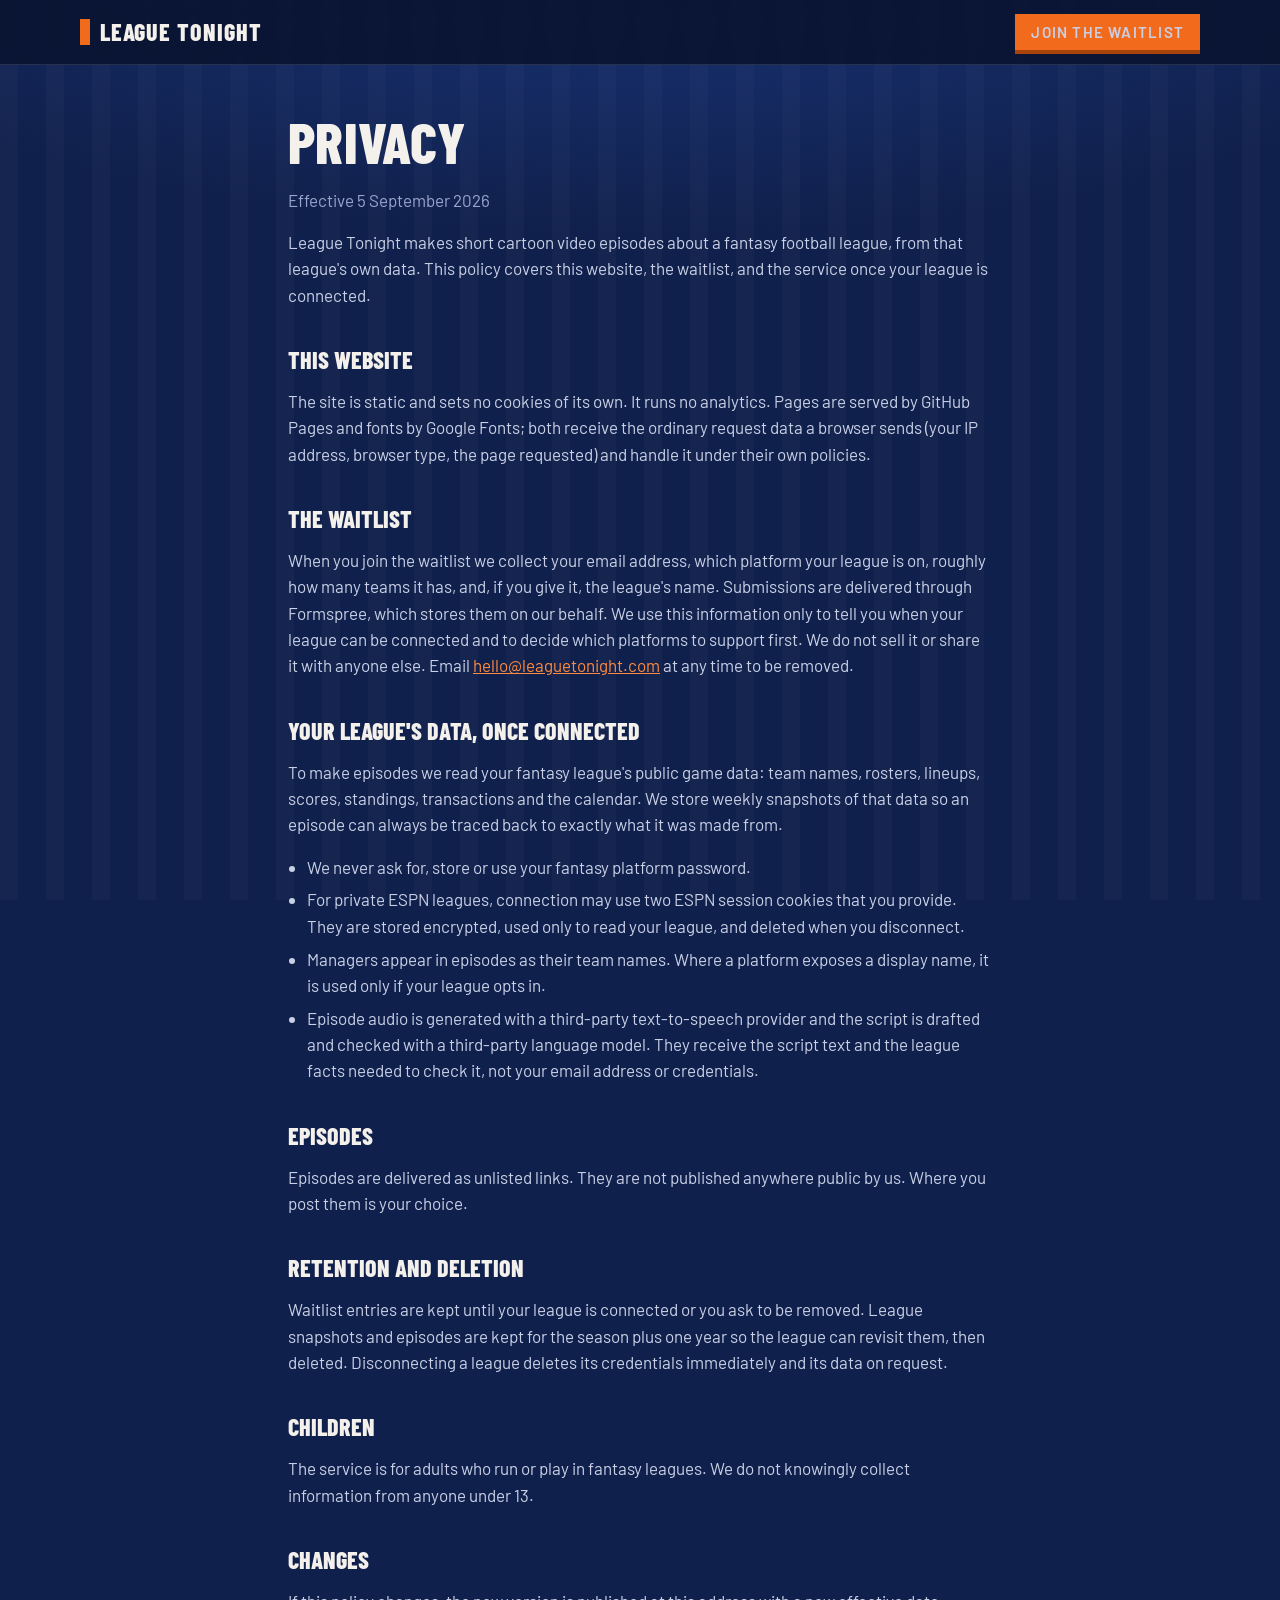
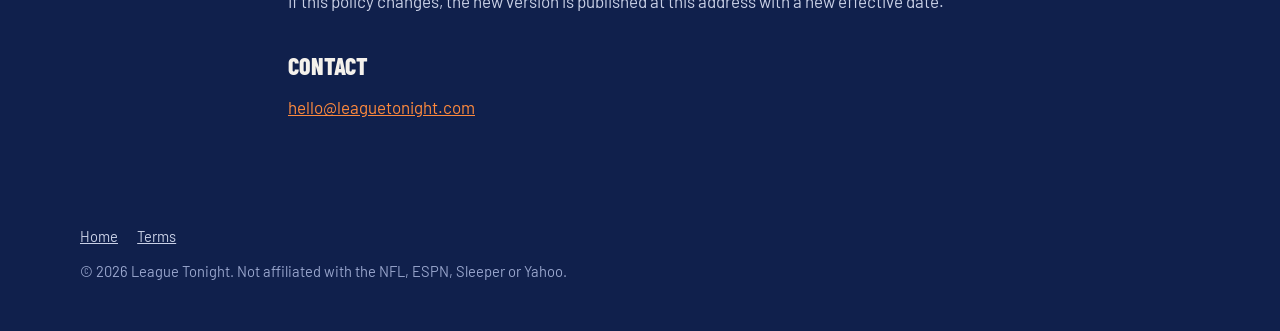
==== privacy.html @ ee4a214f "League Tonight waitlist site Landing page with the sample episode, rundown, sample lines, cast, pric" ====
<!doctype html>
<html lang="en">
<head>
<meta charset="utf-8">
<meta name="viewport" content="width=device-width, initial-scale=1">
<title>Privacy · League Tonight</title>
<link rel="icon" href="favicon.svg" type="image/svg+xml">
<link rel="preconnect" href="https://fonts.googleapis.com">
<link rel="preconnect" href="https://fonts.gstatic.com" crossorigin>
<link rel="stylesheet" href="https://fonts.googleapis.com/css2?family=Barlow+Condensed:wght@700;800&family=Barlow:wght@400;600&display=swap">
<link rel="stylesheet" href="style.css">
</head>
<body>
<header class="top">
  <div class="wrap">
    <a class="wordmark" href="index.html">League Tonight</a>
    <nav aria-label="Sections"><a href="index.html#waitlist" class="btn">Join the waitlist</a></nav>
  </div>
</header>
<main class="doc">
  <div class="wrap">
    <h1>Privacy</h1>
    <p class="muted">Effective 5 September 2026</p>

    <p>League Tonight makes short cartoon video episodes about a fantasy football league, from that league's own data. This policy covers this website, the waitlist, and the service once your league is connected.</p>

    <h2>This website</h2>
    <p>The site is static and sets no cookies of its own. It runs no analytics. Pages are served by GitHub Pages and fonts by Google Fonts; both receive the ordinary request data a browser sends (your IP address, browser type, the page requested) and handle it under their own policies.</p>

    <h2>The waitlist</h2>
    <p>When you join the waitlist we collect your email address, which platform your league is on, roughly how many teams it has, and, if you give it, the league's name. Submissions are delivered through Formspree, which stores them on our behalf. We use this information only to tell you when your league can be connected and to decide which platforms to support first. We do not sell it or share it with anyone else. Email <a href="mailto:hello@leaguetonight.com">hello@leaguetonight.com</a> at any time to be removed.</p>

    <h2>Your league's data, once connected</h2>
    <p>To make episodes we read your fantasy league's public game data: team names, rosters, lineups, scores, standings, transactions and the calendar. We store weekly snapshots of that data so an episode can always be traced back to exactly what it was made from.</p>
    <ul>
      <li>We never ask for, store or use your fantasy platform password.</li>
      <li>For private ESPN leagues, connection may use two ESPN session cookies that you provide. They are stored encrypted, used only to read your league, and deleted when you disconnect.</li>
      <li>Managers appear in episodes as their team names. Where a platform exposes a display name, it is used only if your league opts in.</li>
      <li>Episode audio is generated with a third-party text-to-speech provider and the script is drafted and checked with a third-party language model. They receive the script text and the league facts needed to check it, not your email address or credentials.</li>
    </ul>

    <h2>Episodes</h2>
    <p>Episodes are delivered as unlisted links. They are not published anywhere public by us. Where you post them is your choice.</p>

    <h2>Retention and deletion</h2>
    <p>Waitlist entries are kept until your league is connected or you ask to be removed. League snapshots and episodes are kept for the season plus one year so the league can revisit them, then deleted. Disconnecting a league deletes its credentials immediately and its data on request.</p>

    <h2>Children</h2>
    <p>The service is for adults who run or play in fantasy leagues. We do not knowingly collect information from anyone under 13.</p>

    <h2>Changes</h2>
    <p>If this policy changes, the new version is published at this address with a new effective date.</p>

    <h2>Contact</h2>
    <p><a href="mailto:hello@leaguetonight.com">hello@leaguetonight.com</a></p>
  </div>
</main>
<footer>
  <div class="wrap">
    <nav aria-label="Legal"><a href="index.html">Home</a><a href="terms.html">Terms</a></nav>
    <p>© 2026 League Tonight. Not affiliated with the NFL, ESPN, Sleeper or Yahoo.</p>
  </div>
</footer>
</body>
</html>
---- style.css ----
/* League Tonight — site styles. Single dark theme: the show's studio (navy curtain, orange lower thirds, yellow stamp). */
:root {
  --navy: #10204c;
  --navy-deep: #0a132f;
  --navy-lift: #182c66;
  --navy-line: rgba(255, 255, 255, 0.12);
  --orange: #f26b1d;
  --orange-hot: #ff8a3d;
  --yellow: #f5c518;
  --paper: #f4f1ec;
  --paper-dim: #c9d0e6;
  --mute: #98a5cc;
  --ink: #141414;
  --purple: #5b47a8;
  --blue: #2f5fd6;
  --display: "Barlow Condensed", "Arial Narrow", "Helvetica Neue", Arial, sans-serif;
  --body: "Barlow", "Helvetica Neue", Arial, sans-serif;
  --max: 1120px;
}

* { box-sizing: border-box; }
html { scroll-behavior: smooth; }
body {
  margin: 0;
  background: var(--navy);
  color: var(--paper);
  font: 400 17px/1.55 var(--body);
  -webkit-font-smoothing: antialiased;
}
body::before {
  /* the studio curtain */
  content: "";
  position: fixed;
  inset: 0;
  z-index: -1;
  background:
    radial-gradient(120% 60% at 50% -10%, rgba(47, 95, 214, 0.35), transparent 60%),
    repeating-linear-gradient(90deg, rgba(255, 255, 255, 0.025) 0 18px, transparent 18px 46px),
    var(--navy);
}
a { color: var(--orange-hot); }
a:focus-visible, button:focus-visible, input:focus-visible, select:focus-visible, summary:focus-visible {
  outline: 3px solid var(--yellow);
  outline-offset: 2px;
}
img, video { max-width: 100%; display: block; }
figure { margin: 0; }
h1, h2, h3 { font-family: var(--display); text-transform: uppercase; line-height: 1; margin: 0; text-wrap: balance; }
h1 { font-size: clamp(3rem, 8vw, 5.6rem); font-weight: 800; letter-spacing: 0.005em; }
h2 { font-size: clamp(2rem, 4.5vw, 3rem); font-weight: 800; }
h3 { font-size: 1.35rem; font-weight: 700; letter-spacing: 0.02em; }
p { margin: 0; }
.wrap { width: min(var(--max), calc(100% - 2.5rem)); margin-inline: auto; }
section { padding: 4.5rem 0; }
.section-head { display: grid; gap: 0.9rem; max-width: 42rem; margin-bottom: 2.5rem; }
.section-head p { color: var(--paper-dim); font-size: 1.1rem; }

/* lower third: the show's label style */
.lt {
  display: inline-flex;
  flex-direction: column;
  font-family: var(--display);
  text-transform: uppercase;
  letter-spacing: 0.08em;
  line-height: 1;
}
.lt > b { background: var(--orange); color: #fff; font-weight: 700; font-size: 0.95rem; padding: 0.45rem 0.7rem 0.4rem; }
.lt > i { background: var(--paper); color: var(--ink); font-style: normal; font-weight: 600; font-size: 0.72rem; padding: 0.3rem 0.7rem; }

/* stamp: the yellow slap-on tag from the cards */
.stamp {
  display: inline-block;
  background: var(--yellow);
  color: var(--ink);
  border: 2px solid var(--ink);
  font: 800 1rem/1 var(--display);
  letter-spacing: 0.06em;
  text-transform: uppercase;
  padding: 0.45rem 0.7rem 0.35rem;
  transform: rotate(-5deg);
  box-shadow: 3px 3px 0 rgba(0, 0, 0, 0.35);
}

.btn {
  display: inline-block;
  background: var(--orange);
  color: #fff;
  text-decoration: none;
  font: 700 1.15rem/1 var(--display);
  letter-spacing: 0.08em;
  text-transform: uppercase;
  padding: 1rem 1.5rem 0.9rem;
  border: 0;
  cursor: pointer;
  box-shadow: 0 6px 0 #a8430c;
  transition: transform 120ms ease, box-shadow 120ms ease;
}
.btn:hover { transform: translateY(-2px); box-shadow: 0 8px 0 #a8430c; }
.btn:active { transform: translateY(3px); box-shadow: 0 3px 0 #a8430c; }
.btn.ghost { background: transparent; color: var(--paper); box-shadow: inset 0 0 0 2px var(--paper-dim); }
.btn.ghost:hover { box-shadow: inset 0 0 0 2px var(--paper); }

/* top bar */
.top { position: sticky; top: 0; z-index: 10; background: rgba(10, 19, 47, 0.88); backdrop-filter: blur(8px); border-bottom: 1px solid var(--navy-line); }
.top .wrap { display: flex; align-items: center; justify-content: space-between; gap: 1rem; min-height: 64px; }
.wordmark { display: inline-flex; align-items: center; gap: 0.6rem; text-decoration: none; color: var(--paper); font: 800 1.5rem/1 var(--display); letter-spacing: 0.04em; text-transform: uppercase; }
.wordmark::before { content: ""; width: 10px; height: 26px; background: var(--orange); }
.top nav { display: flex; gap: 1.4rem; align-items: center; }
.top nav a { color: var(--paper-dim); text-decoration: none; font: 600 0.95rem/1 var(--body); }
.top nav a:hover { color: var(--paper); }
.top nav .btn { padding: 0.7rem 1rem 0.6rem; font-size: 0.95rem; box-shadow: 0 4px 0 #a8430c; }
@media (max-width: 720px) { .top nav a:not(.btn) { display: none; } }

/* hero */
.hero { padding: 4rem 0 3rem; }
.hero .wrap { display: grid; grid-template-columns: 1.15fr 0.85fr; gap: 3rem; align-items: center; }
.hero-copy { display: grid; gap: 1.4rem; }
.eyebrow { color: var(--yellow); font: 700 1rem/1.2 var(--display); letter-spacing: 0.14em; text-transform: uppercase; }
.lede { font-size: 1.25rem; color: var(--paper-dim); max-width: 34rem; }
.lede strong { color: var(--paper); font-weight: 600; }
.cta-row { display: flex; flex-wrap: wrap; gap: 1rem 1.25rem; align-items: center; }
.fine { color: var(--mute); font-size: 0.95rem; }
.phone-col { display: grid; justify-items: center; gap: 0.8rem; }
.phone {
  width: min(330px, 78vw);
  aspect-ratio: 9 / 16;
  border-radius: 30px;
  border: 9px solid var(--navy-deep);
  background: var(--navy-deep);
  overflow: hidden;
  box-shadow: 0 30px 60px rgba(0, 0, 0, 0.45), 0 0 0 1px rgba(255, 255, 255, 0.08);
  position: relative;
}
.phone video { width: 100%; height: 100%; object-fit: cover; background: var(--navy-deep); }
.phone-col figcaption { color: var(--mute); font-size: 0.9rem; text-align: center; }
@media (max-width: 860px) {
  .hero .wrap { grid-template-columns: 1fr; }
  .phone-col { order: -1; }
}

/* ticker */
.ticker { padding: 0; border-block: 1px solid var(--navy-line); background: var(--navy-deep); overflow: hidden; }
.ticker-track { display: flex; width: max-content; animation: ticker 48s linear infinite; }
.ticker-track ul { display: flex; gap: 0; list-style: none; margin: 0; padding: 0; }
.ticker li { padding: 0.9rem 1.6rem; white-space: nowrap; font: 700 1.05rem/1 var(--display); letter-spacing: 0.06em; text-transform: uppercase; color: var(--paper-dim); border-right: 1px solid var(--navy-line); }
.ticker li b { color: var(--orange-hot); font-weight: 700; }
@keyframes ticker { to { transform: translateX(-50%); } }
@media (prefers-reduced-motion: reduce) {
  .ticker-track { animation: none; width: auto; }
  .ticker-track ul:last-child { display: none; }
  .ticker-track ul { flex-wrap: wrap; }
  html { scroll-behavior: auto; }
}

/* rundown */
.rundown { display: grid; grid-template-columns: repeat(3, 1fr); gap: 1.25rem; }
.slot { background: var(--navy-lift); border: 1px solid var(--navy-line); padding: 1.5rem; display: grid; gap: 1rem; align-content: start; }
.slot .lt { align-self: start; }
.slot p { color: var(--paper-dim); }
.slot ul { margin: 0; padding-left: 1.1rem; color: var(--paper-dim); display: grid; gap: 0.3rem; }
@media (max-width: 860px) { .rundown { grid-template-columns: 1fr; } }

/* sample transcript */
.sample .wrap { display: grid; grid-template-columns: 1fr 1fr; gap: 3rem; align-items: start; }
.script { background: var(--navy-deep); border: 1px solid var(--navy-line); padding: 1.5rem; display: grid; gap: 1.1rem; }
.line { display: grid; grid-template-columns: 5.2rem 1fr; gap: 0.9rem; align-items: start; }
.who { font: 700 0.8rem/1 var(--display); letter-spacing: 0.1em; text-transform: uppercase; color: #fff; padding: 0.4rem 0.5rem 0.3rem; text-align: center; margin-top: 0.15rem; }
.who.dutch { background: var(--blue); }
.who.wren { background: var(--purple); }
.line p { font-size: 1.08rem; }
.line p b { color: var(--orange-hot); font-weight: 700; }
.line p .card { display: inline-block; margin-left: 0.4rem; vertical-align: 2px; font: 700 0.7rem/1 var(--display); letter-spacing: 0.08em; text-transform: uppercase; color: var(--ink); background: var(--yellow); padding: 0.25rem 0.4rem 0.2rem; }
.script figcaption { color: var(--mute); font-size: 0.9rem; }
.rules { display: grid; gap: 1.2rem; }
.rules h3 { color: var(--yellow); }
.rules dl { margin: 0; display: grid; gap: 1rem; }
.rules dt { font: 700 1.2rem/1.1 var(--display); text-transform: uppercase; letter-spacing: 0.03em; }
.rules dd { margin: 0.25rem 0 0; color: var(--paper-dim); }
@media (max-width: 860px) { .sample .wrap { grid-template-columns: 1fr; } }

/* cast */
.cast .wrap > .cast-grid { display: grid; grid-template-columns: 1fr 1fr; gap: 1.5rem; }
.anchor { display: grid; grid-template-columns: 150px 1fr; gap: 1.25rem; background: var(--navy-lift); border: 1px solid var(--navy-line); padding: 1.25rem; align-items: center; }
.anchor img { width: 150px; aspect-ratio: 1; object-fit: cover; border: 3px solid var(--navy-deep); }
.anchor .lt { margin-bottom: 0.6rem; }
.anchor p { color: var(--paper-dim); }
@media (max-width: 720px) { .cast .wrap > .cast-grid { grid-template-columns: 1fr; } .anchor { grid-template-columns: 110px 1fr; } .anchor img { width: 110px; } }

/* pricing */
.price-card { background: var(--paper); color: var(--ink); max-width: 34rem; padding: 2rem; display: grid; gap: 1.1rem; position: relative; }
.price-card .stamp { position: absolute; top: -1rem; right: 1.5rem; }
.price { font: 800 4.5rem/1 var(--display); letter-spacing: -0.01em; }
.price small { font-size: 1.4rem; font-weight: 700; letter-spacing: 0.04em; text-transform: uppercase; color: #555; margin-left: 0.4rem; }
.price-card ul { margin: 0; padding-left: 1.1rem; display: grid; gap: 0.35rem; color: #333; }
.price-card .btn { justify-self: start; }
.price-card .fine { color: #666; }

/* faq */
.faq details { border-top: 1px solid var(--navy-line); padding: 1rem 0; }
.faq details:last-child { border-bottom: 1px solid var(--navy-line); }
.faq summary { cursor: pointer; list-style: none; font: 700 1.3rem/1.2 var(--display); text-transform: uppercase; letter-spacing: 0.02em; display: flex; justify-content: space-between; gap: 1rem; }
.faq summary::-webkit-details-marker { display: none; }
.faq summary::after { content: "+"; color: var(--orange-hot); font-size: 1.5rem; line-height: 1; }
.faq details[open] summary::after { content: "–"; }
.faq details p { margin-top: 0.7rem; color: var(--paper-dim); max-width: 46rem; }

/* waitlist */
.waitlist { background: var(--navy-deep); border-block: 1px solid var(--navy-line); }
.waitlist .wrap { display: grid; grid-template-columns: 1fr 1fr; gap: 3rem; align-items: start; }
.waitlist form { display: grid; gap: 1rem; }
.field { display: grid; gap: 0.35rem; }
.field label { font: 700 0.85rem/1 var(--display); letter-spacing: 0.1em; text-transform: uppercase; color: var(--paper-dim); }
.field input, .field select {
  width: 100%;
  background: var(--navy);
  color: var(--paper);
  border: 1px solid rgba(255, 255, 255, 0.25);
  padding: 0.8rem 0.9rem;
  font: 400 1rem/1.2 var(--body);
}
.field input::placeholder { color: var(--mute); }
.two { display: grid; grid-template-columns: 1fr 1fr; gap: 1rem; }
.hp { position: absolute; left: -9999px; }
.form-note { color: var(--mute); font-size: 0.92rem; }
.form-done { background: var(--navy-lift); border: 1px solid var(--navy-line); padding: 1.25rem; display: grid; gap: 0.5rem; }
.form-done h3 { color: var(--yellow); }
@media (max-width: 860px) { .waitlist .wrap { grid-template-columns: 1fr; } .two { grid-template-columns: 1fr; } }

/* footer */
footer { padding: 2.5rem 0 3rem; color: var(--mute); font-size: 0.92rem; }
footer .wrap { display: grid; gap: 0.8rem; }
footer nav { display: flex; flex-wrap: wrap; gap: 1.2rem; }
footer a { color: var(--paper-dim); }

/* policy pages */
.doc { padding: 3rem 0 4rem; }
.doc .wrap { max-width: 44rem; display: grid; gap: 1rem; }
.doc h1 { font-size: clamp(2.4rem, 6vw, 3.6rem); }
.doc h2 { font-size: 1.5rem; margin-top: 1.5rem; }
.doc p, .doc li { color: var(--paper-dim); }
.doc ul { margin: 0; padding-left: 1.2rem; display: grid; gap: 0.4rem; }
.doc .muted { color: var(--mute); }
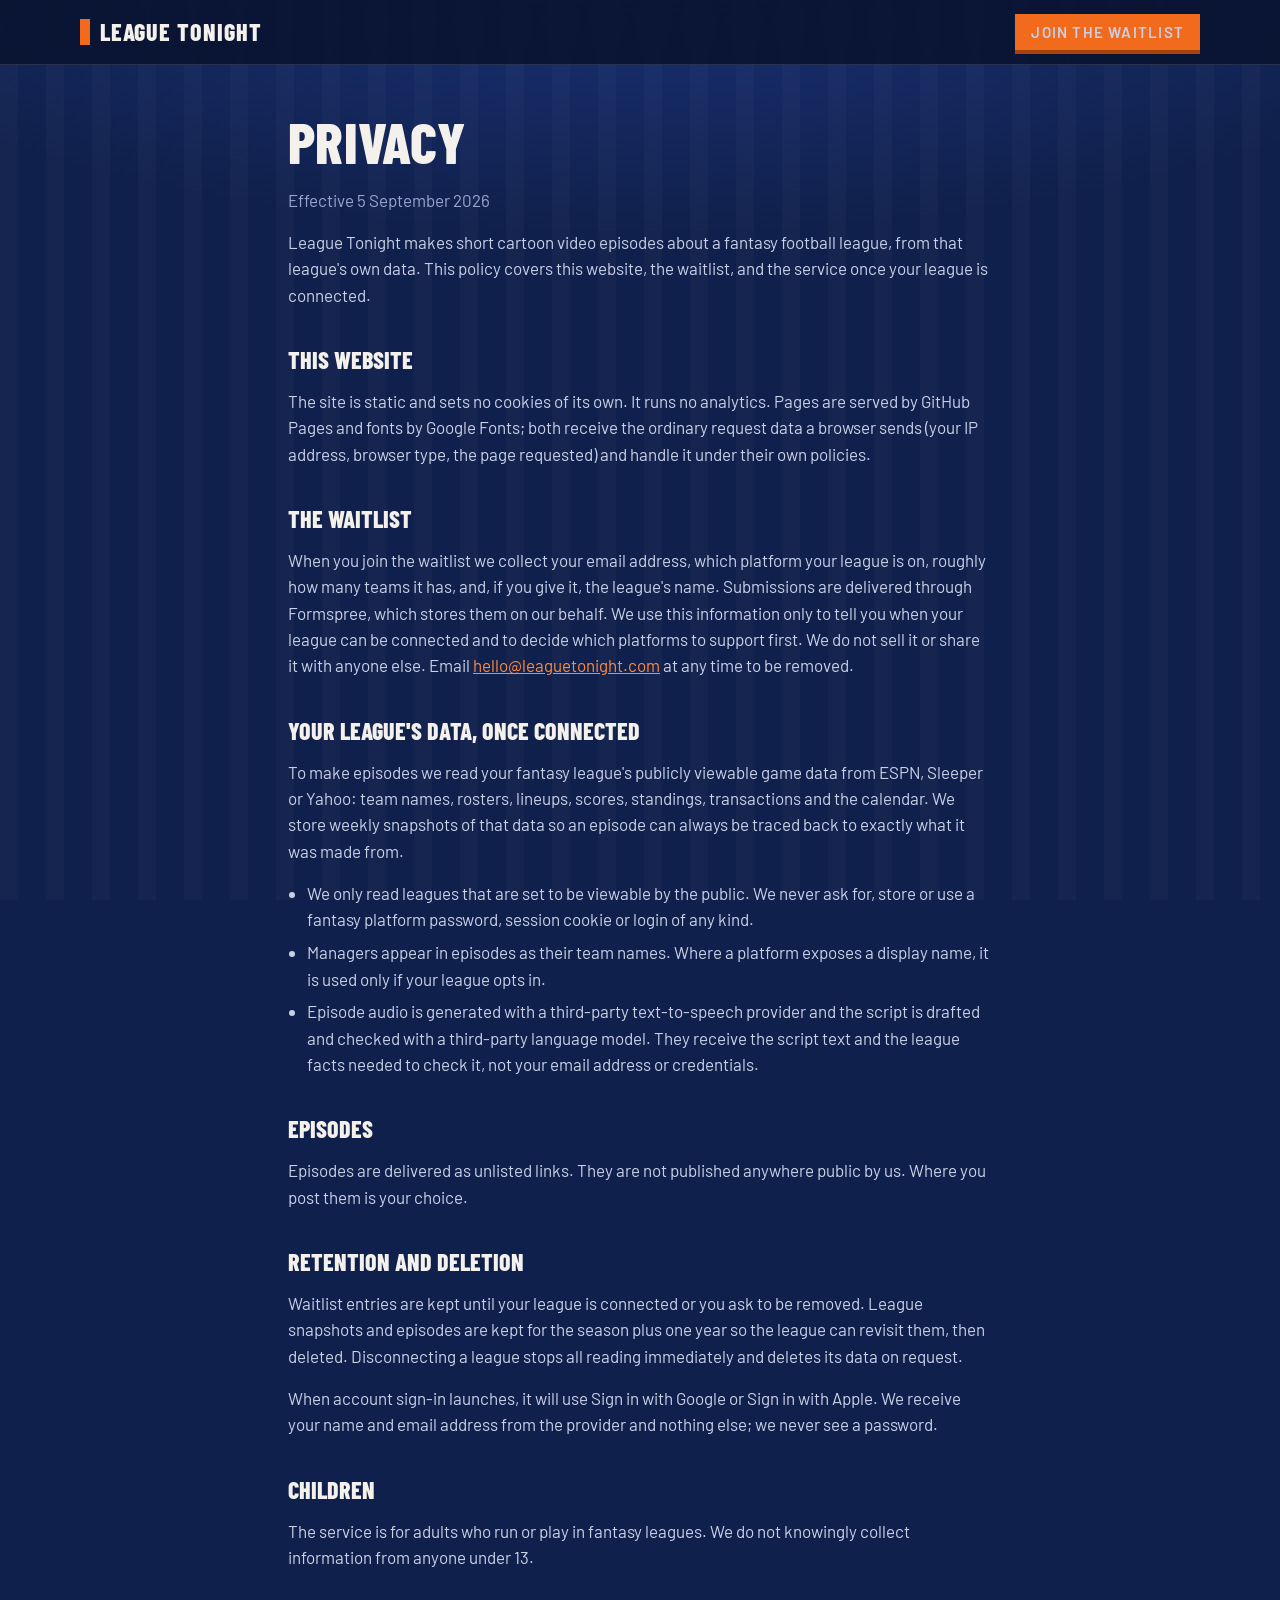
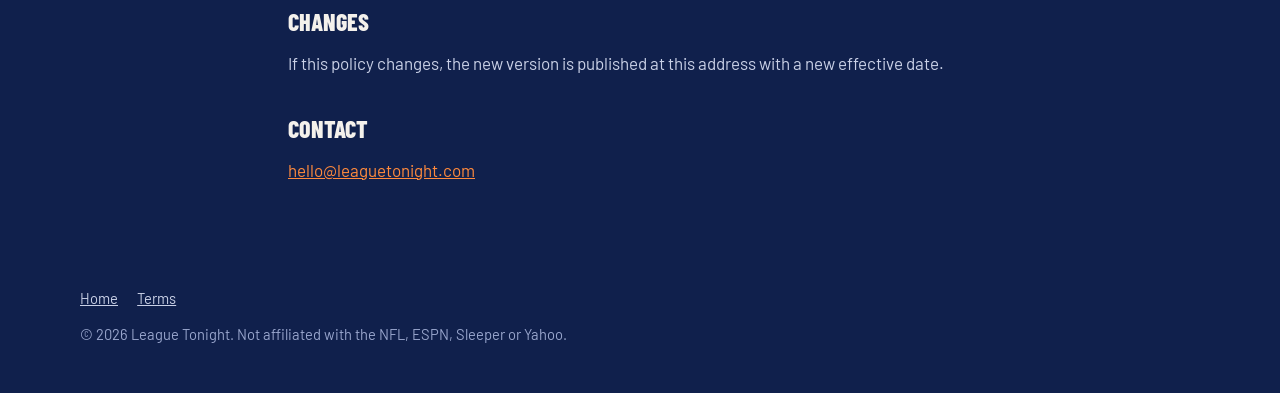
==== commit c2688597: "Public leagues only; ESPN, Sleeper and Yahoo at launch; sign-in note Co-Authored-By: Claude Fable 5." ====
--- a/privacy.html
+++ b/privacy.html
@@ -31,10 +31,9 @@
     <p>When you join the waitlist we collect your email address, which platform your league is on, roughly how many teams it has, and, if you give it, the league's name. Submissions are delivered through Formspree, which stores them on our behalf. We use this information only to tell you when your league can be connected and to decide which platforms to support first. We do not sell it or share it with anyone else. Email <a href="mailto:hello@leaguetonight.com">hello@leaguetonight.com</a> at any time to be removed.</p>
 
     <h2>Your league's data, once connected</h2>
-    <p>To make episodes we read your fantasy league's public game data: team names, rosters, lineups, scores, standings, transactions and the calendar. We store weekly snapshots of that data so an episode can always be traced back to exactly what it was made from.</p>
+    <p>To make episodes we read your fantasy league's publicly viewable game data from ESPN, Sleeper or Yahoo: team names, rosters, lineups, scores, standings, transactions and the calendar. We store weekly snapshots of that data so an episode can always be traced back to exactly what it was made from.</p>
     <ul>
-      <li>We never ask for, store or use your fantasy platform password.</li>
-      <li>For private ESPN leagues, connection may use two ESPN session cookies that you provide. They are stored encrypted, used only to read your league, and deleted when you disconnect.</li>
+      <li>We only read leagues that are set to be viewable by the public. We never ask for, store or use a fantasy platform password, session cookie or login of any kind.</li>
       <li>Managers appear in episodes as their team names. Where a platform exposes a display name, it is used only if your league opts in.</li>
       <li>Episode audio is generated with a third-party text-to-speech provider and the script is drafted and checked with a third-party language model. They receive the script text and the league facts needed to check it, not your email address or credentials.</li>
     </ul>
@@ -43,7 +42,8 @@
     <p>Episodes are delivered as unlisted links. They are not published anywhere public by us. Where you post them is your choice.</p>
 
     <h2>Retention and deletion</h2>
-    <p>Waitlist entries are kept until your league is connected or you ask to be removed. League snapshots and episodes are kept for the season plus one year so the league can revisit them, then deleted. Disconnecting a league deletes its credentials immediately and its data on request.</p>
+    <p>Waitlist entries are kept until your league is connected or you ask to be removed. League snapshots and episodes are kept for the season plus one year so the league can revisit them, then deleted. Disconnecting a league stops all reading immediately and deletes its data on request.</p>
+    <p>When account sign-in launches, it will use Sign in with Google or Sign in with Apple. We receive your name and email address from the provider and nothing else; we never see a password.</p>
 
     <h2>Children</h2>
     <p>The service is for adults who run or play in fantasy leagues. We do not knowingly collect information from anyone under 13.</p>
--- a/style.css
+++ b/style.css
@@ -52,6 +52,7 @@
 p { margin: 0; }
 .wrap { width: min(var(--max), calc(100% - 2.5rem)); margin-inline: auto; }
 section { padding: 4.5rem 0; }
+@media (max-width: 720px) { section { padding: 3rem 0; } .section-head { margin-bottom: 1.75rem; } }
 .section-head { display: grid; gap: 0.9rem; max-width: 42rem; margin-bottom: 2.5rem; }
 .section-head p { color: var(--paper-dim); font-size: 1.1rem; }
 
@@ -108,8 +109,15 @@
 .top nav { display: flex; gap: 1.4rem; align-items: center; }
 .top nav a { color: var(--paper-dim); text-decoration: none; font: 600 0.95rem/1 var(--body); }
 .top nav a:hover { color: var(--paper); }
-.top nav .btn { padding: 0.7rem 1rem 0.6rem; font-size: 0.95rem; box-shadow: 0 4px 0 #a8430c; }
+.top nav .btn { padding: 0.7rem 1rem 0.6rem; font-size: 0.95rem; box-shadow: 0 4px 0 #a8430c; white-space: nowrap; }
+.wordmark { white-space: nowrap; }
 @media (max-width: 720px) { .top nav a:not(.btn) { display: none; } }
+@media (max-width: 480px) {
+  .top .wrap { min-height: 56px; }
+  .wordmark { font-size: 1.25rem; }
+  .wordmark::before { height: 22px; width: 8px; }
+  .top nav .btn { padding: 0.65rem 0.8rem 0.55rem; font-size: 0.9rem; }
+}
 
 /* hero */
 .hero { padding: 4rem 0 3rem; }
@@ -134,8 +142,10 @@
 .phone video { width: 100%; height: 100%; object-fit: cover; background: var(--navy-deep); }
 .phone-col figcaption { color: var(--mute); font-size: 0.9rem; text-align: center; }
 @media (max-width: 860px) {
-  .hero .wrap { grid-template-columns: 1fr; }
-  .phone-col { order: -1; }
+  .hero { padding: 2.5rem 0 2.5rem; }
+  .hero .wrap { grid-template-columns: 1fr; gap: 2.5rem; }
+  .hero-copy { gap: 1.1rem; }
+  .phone { width: min(300px, 74vw); }
 }
 
 /* ticker */
@@ -184,10 +194,15 @@
 .anchor img { width: 150px; aspect-ratio: 1; object-fit: cover; border: 3px solid var(--navy-deep); }
 .anchor .lt { margin-bottom: 0.6rem; }
 .anchor p { color: var(--paper-dim); }
-@media (max-width: 720px) { .cast .wrap > .cast-grid { grid-template-columns: 1fr; } .anchor { grid-template-columns: 110px 1fr; } .anchor img { width: 110px; } }
+@media (max-width: 720px) {
+  .cast .wrap > .cast-grid { grid-template-columns: 1fr; }
+  .anchor { grid-template-columns: 1fr; gap: 1rem; }
+  .anchor img { width: 120px; }
+}
 
 /* pricing */
-.price-card { background: var(--paper); color: var(--ink); max-width: 34rem; padding: 2rem; display: grid; gap: 1.1rem; position: relative; }
+.price-card { background: var(--paper); color: var(--ink); max-width: 34rem; padding: 2rem; display: grid; gap: 1.1rem; position: relative; margin-top: 1rem; }
+@media (max-width: 480px) { .price-card { padding: 1.5rem 1.25rem; } .price { font-size: 3.6rem; } }
 .price-card .stamp { position: absolute; top: -1rem; right: 1.5rem; }
 .price { font: 800 4.5rem/1 var(--display); letter-spacing: -0.01em; }
 .price small { font-size: 1.4rem; font-weight: 700; letter-spacing: 0.04em; text-transform: uppercase; color: #555; margin-left: 0.4rem; }
